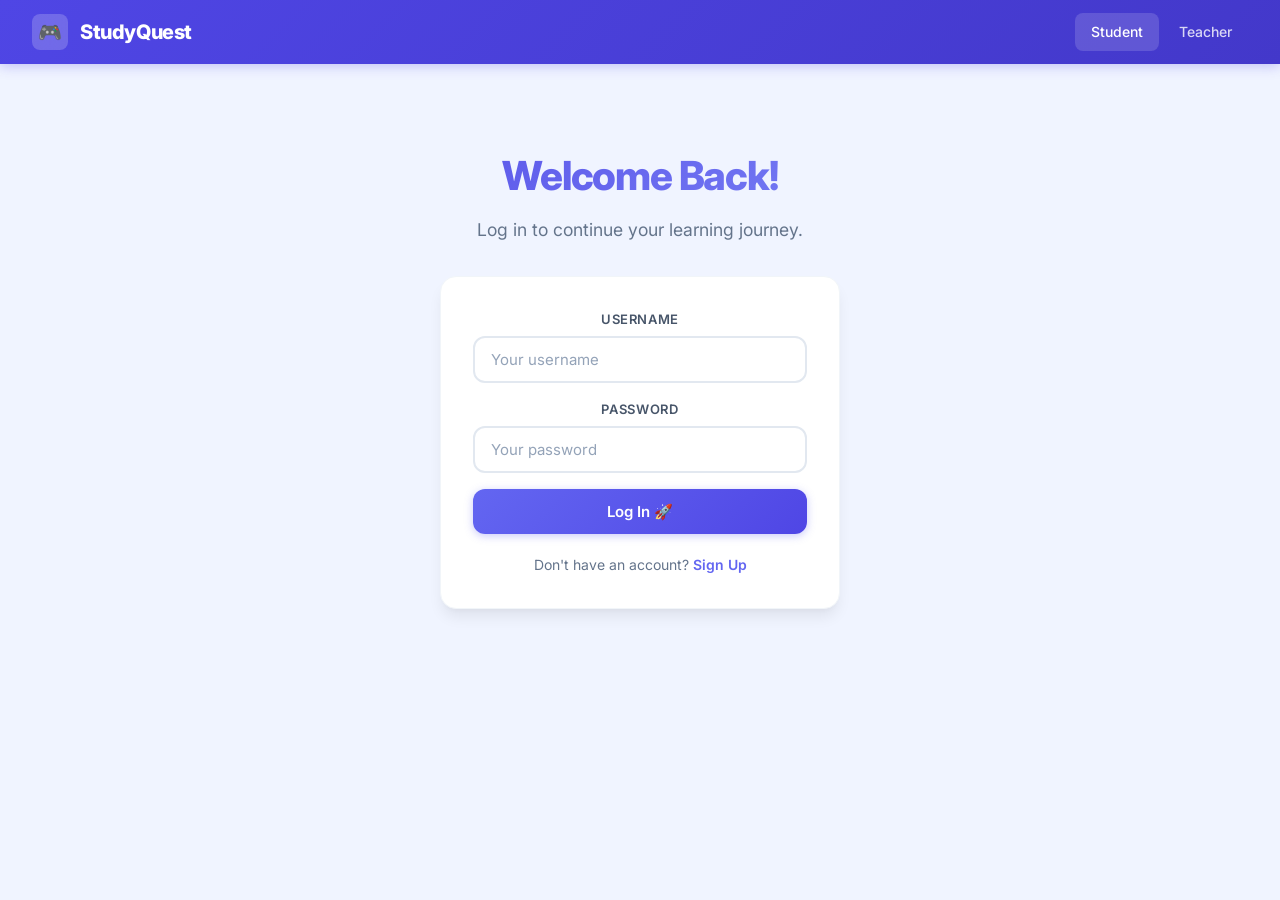
==== public/index.html @ b0b4f8f8 "update" ====
<!DOCTYPE html>
<html lang="en">

<head>
    <meta charset="UTF-8">
    <meta name="viewport" content="width=device-width, initial-scale=1.0">
    <meta name="description"
        content="StudyQuest — A gamified learning platform. Master topics through interactive quizzes and earn XP.">
    <title>StudyQuest — Learn. Play. Conquer.</title>
    <link rel="stylesheet" href="css/style.css">
    <script src="js/student.js" defer></script>
</head>

<body>

    <div class="app-wrapper">
        <!-- Navbar -->
        <nav class="navbar">
            <a href="index.html" class="navbar-brand">
                <span class="logo-icon">🎮</span>
                StudyQuest
            </a>
            <div class="navbar-nav">
                <a href="index.html" class="active">Student</a>
                <a href="teacher.html">Teacher</a>
            </div>
        </nav>

        <!-- Main -->
        <main class="main-content">

            <!-- Hero / Auth Section -->
            <section class="hero" id="heroSection">
                <!-- Login Form (default) -->
                <div id="loginForm">
                    <h1 class="hero-title">Welcome Back!</h1>
                    <p class="hero-subtitle">Log in to continue your learning journey.</p>
                    <div class="auth-form">
                        <div class="form-group">
                            <label for="loginUsername">Username</label>
                            <input type="text" id="loginUsername" placeholder="Your username" autocomplete="username">
                        </div>
                        <div class="form-group">
                            <label for="loginPassword">Password</label>
                            <input type="password" id="loginPassword" placeholder="Your password"
                                autocomplete="current-password">
                        </div>
                        <button class="btn btn-primary btn-block" onclick="loginStudent()">Log In 🚀</button>
                        <p class="auth-toggle">Don't have an account? <a href="#"
                                onclick="showRegisterForm(); return false;">Sign Up</a></p>
                    </div>
                </div>

                <!-- Register Form (hidden) -->
                <div id="registerForm" class="hidden">
                    <h1 class="hero-title">Create Account</h1>
                    <p class="hero-subtitle">Join StudyQuest and start learning today!</p>
                    <div class="auth-form">
                        <div class="form-group">
                            <label for="regUsername">Username</label>
                            <input type="text" id="regUsername" placeholder="Your name" autocomplete="name">
                        </div>
                        <div class="form-group">
                            <label for="regEmail">Email</label>
                            <input type="email" id="regEmail" placeholder="your@email.com" autocomplete="email">
                        </div>
                        <div class="form-group">
                            <label for="regPassword">Password</label>
                            <input type="password" id="regPassword" placeholder="Choose a password"
                                autocomplete="new-password">
                        </div>
                        <div class="form-group">
                            <label for="regGrade">Grade / Class</label>
                            <select id="regGrade">
                                <option value="5">Class 5</option>
                                <option value="6">Class 6</option>
                                <option value="7">Class 7</option>
                                <option value="8" selected>Class 8</option>
                                <option value="9">Class 9</option>
                                <option value="10">Class 10</option>
                            </select>
                        </div>
                        <button class="btn btn-primary btn-block" onclick="registerStudent()">Create Account ✨</button>
                        <p class="auth-toggle">Already have an account? <a href="#"
                                onclick="showLoginForm(); return false;">Log In</a></p>
                    </div>
                </div>
            </section>

            <!-- Subject Selection -->
            <section id="classSubjectSection" class="hidden">
                <div class="section-header">
                    <div class="icon">📋</div>
                    <h2 id="filterSectionTitle">Select Your Subject</h2>
                </div>
                <p class="section-subtitle" id="filterSectionSubtitle">Choose your subject to see the available topics.
                </p>

                <div class="filter-row">
                    <div class="filter-group" id="classFilterGroup" style="display:none;">
                        <label for="classSelect">Class</label>
                        <select id="classSelect" onchange="loadLevels()">
                            <option value="5">Class 5</option>
                            <option value="6">Class 6</option>
                            <option value="7">Class 7</option>
                            <option value="8">Class 8</option>
                            <option value="9">Class 9</option>
                            <option value="10">Class 10</option>
                        </select>
                    </div>
                    <div class="filter-group">
                        <label for="subjectSelect">Subject</label>
                        <select id="subjectSelect" onchange="loadLevels()">
                            <option value="Science">Science</option>
                            <option value="Math">Math</option>
                            <option value="English">English</option>
                            <option value="Social">Social</option>
                            <option value="Computer">Computer</option>
                            <option value="Nepali">Nepali</option>
                            <option value="Health">Health</option>
                        </select>
                    </div>
                </div>
            </section>

            <!-- Progress Stats (populated by JS after name entry) -->
            <section id="progressStats" class="hidden"></section>

            <!-- Levels (populated by JS) -->
            <section id="levels"></section>

            <!-- Learning / Quiz Area -->
            <section id="learning"></section>

        </main>
    </div>

    <!-- Toast Container -->
    <div class="toast-container" id="toastContainer"></div>

</body>

</html>
---- public/css/style.css ----
/* ============================================
   StudyQuest — Professional Design System
   ============================================ */

@import url('https://fonts.googleapis.com/css2?family=Inter:wght@400;500;600;700;800&display=swap');

/* ----- Design Tokens ----- */
:root {
  /* Primary Palette */
  --primary-50: #eef2ff;
  --primary-100: #e0e7ff;
  --primary-200: #c7d2fe;
  --primary-300: #a5b4fc;
  --primary-400: #818cf8;
  --primary-500: #6366f1;
  --primary-600: #4f46e5;
  --primary-700: #4338ca;

  /* Accent */
  --accent-400: #34d399;
  --accent-500: #10b981;
  --accent-600: #059669;

  /* Warm Accents */
  --amber-400: #fbbf24;
  --amber-500: #f59e0b;
  --rose-400: #fb7185;
  --rose-500: #f43f5e;

  /* Neutrals */
  --gray-50: #f8fafc;
  --gray-100: #f1f5f9;
  --gray-200: #e2e8f0;
  --gray-300: #cbd5e1;
  --gray-400: #94a3b8;
  --gray-500: #64748b;
  --gray-600: #475569;
  --gray-700: #334155;
  --gray-800: #1e293b;
  --gray-900: #0f172a;

  /* Surfaces */
  --surface-bg: #f0f4ff;
  --surface-card: #ffffff;
  --surface-elevated: #ffffff;
  --surface-overlay: rgba(15, 23, 42, 0.6);

  /* Shadows */
  --shadow-sm: 0 1px 2px rgba(0, 0, 0, 0.05);
  --shadow-md: 0 4px 6px -1px rgba(0, 0, 0, 0.07), 0 2px 4px -2px rgba(0, 0, 0, 0.05);
  --shadow-lg: 0 10px 15px -3px rgba(0, 0, 0, 0.08), 0 4px 6px -4px rgba(0, 0, 0, 0.04);
  --shadow-xl: 0 20px 25px -5px rgba(0, 0, 0, 0.1), 0 8px 10px -6px rgba(0, 0, 0, 0.06);
  --shadow-glow: 0 0 20px rgba(99, 102, 241, 0.25);

  /* Radii */
  --radius-sm: 8px;
  --radius-md: 12px;
  --radius-lg: 16px;
  --radius-xl: 24px;
  --radius-full: 9999px;

  /* Transitions */
  --ease-out: cubic-bezier(0.16, 1, 0.3, 1);
  --duration-fast: 150ms;
  --duration-normal: 250ms;
  --duration-slow: 400ms;
}

/* ----- Reset & Base ----- */
*,
*::before,
*::after {
  margin: 0;
  padding: 0;
  box-sizing: border-box;
}

html {
  scroll-behavior: smooth;
}

body {
  font-family: 'Inter', -apple-system, BlinkMacSystemFont, 'Segoe UI', Roboto, sans-serif;
  background: var(--surface-bg);
  color: var(--gray-800);
  line-height: 1.6;
  min-height: 100vh;
  -webkit-font-smoothing: antialiased;
  -moz-osx-font-smoothing: grayscale;
}

/* ----- Layout: App Shell ----- */
.app-wrapper {
  min-height: 100vh;
  display: flex;
  flex-direction: column;
}

/* ----- Navbar ----- */
.navbar {
  background: linear-gradient(135deg, var(--primary-600), var(--primary-700));
  color: white;
  padding: 0 2rem;
  height: 64px;
  display: flex;
  align-items: center;
  justify-content: space-between;
  position: sticky;
  top: 0;
  z-index: 100;
  box-shadow: 0 2px 12px rgba(79, 70, 229, 0.3);
}

.navbar-brand {
  display: flex;
  align-items: center;
  gap: 0.75rem;
  font-weight: 800;
  font-size: 1.25rem;
  letter-spacing: -0.02em;
  text-decoration: none;
  color: white;
}

.navbar-brand .logo-icon {
  width: 36px;
  height: 36px;
  background: rgba(255, 255, 255, 0.2);
  border-radius: var(--radius-sm);
  display: flex;
  align-items: center;
  justify-content: center;
  font-size: 1.2rem;
  backdrop-filter: blur(10px);
}

.navbar-nav {
  display: flex;
  gap: 0.25rem;
}

.navbar-nav a {
  color: rgba(255, 255, 255, 0.8);
  text-decoration: none;
  padding: 0.5rem 1rem;
  border-radius: var(--radius-sm);
  font-size: 0.875rem;
  font-weight: 500;
  transition: all var(--duration-fast) var(--ease-out);
}

.navbar-nav a:hover,
.navbar-nav a.active {
  color: white;
  background: rgba(255, 255, 255, 0.15);
}

/* ----- Main Content ----- */
.main-content {
  flex: 1;
  padding: 2rem;
  max-width: 1000px;
  width: 100%;
  margin: 0 auto;
}

/* ----- Hero Section (Student Landing) ----- */
.hero {
  text-align: center;
  padding: 3rem 2rem;
  margin-bottom: 2rem;
}

.hero-title {
  font-size: 2.5rem;
  font-weight: 800;
  letter-spacing: -0.03em;
  background: linear-gradient(135deg, var(--primary-600), var(--primary-400));
  -webkit-background-clip: text;
  -webkit-text-fill-color: transparent;
  background-clip: text;
  margin-bottom: 0.5rem;
}

.hero-subtitle {
  font-size: 1.1rem;
  color: var(--gray-500);
  font-weight: 400;
  margin-bottom: 2rem;
}

/* ----- Auth Form (Login / Register) ----- */
.auth-form {
  max-width: 400px;
  margin: 0 auto;
  background: var(--surface-card);
  padding: 2rem;
  border-radius: var(--radius-lg);
  box-shadow: var(--shadow-lg);
  border: 1px solid var(--gray-100);
}

.auth-form .form-group {
  margin-bottom: 1rem;
}

.auth-toggle {
  text-align: center;
  margin-top: 1.25rem;
  font-size: 0.875rem;
  color: var(--gray-500);
}

.auth-toggle a {
  color: var(--primary-500);
  font-weight: 600;
  text-decoration: none;
}

.auth-toggle a:hover {
  text-decoration: underline;
}

/* ----- Students Table (Teacher) ----- */
.students-table {
  width: 100%;
  border-collapse: collapse;
  font-size: 0.9375rem;
}

.students-table th {
  text-align: left;
  padding: 0.75rem 1rem;
  font-size: 0.75rem;
  font-weight: 700;
  text-transform: uppercase;
  letter-spacing: 0.05em;
  color: var(--gray-400);
  border-bottom: 2px solid var(--gray-200);
}

.students-table td {
  padding: 0.875rem 1rem;
  border-bottom: 1px solid var(--gray-100);
  color: var(--gray-700);
}

.students-table tr:hover td {
  background: var(--gray-50);
}

.students-table .student-name {
  font-weight: 600;
  color: var(--gray-800);
}

.students-table .student-grade {
  display: inline-flex;
  align-items: center;
  padding: 0.2rem 0.625rem;
  font-size: 0.75rem;
  font-weight: 700;
  background: var(--primary-100);
  color: var(--primary-700);
  border-radius: var(--radius-full);
}

.students-table .student-xp {
  font-weight: 700;
  color: var(--amber-500);
}

/* ----- AI Analysis Card (Teacher) ----- */
.ai-analysis-card {
  background: var(--surface-card);
  border-radius: var(--radius-lg);
  border: 2px solid var(--primary-200);
  box-shadow: var(--shadow-lg);
  overflow: hidden;
}

.ai-analysis-card .card-header {
  background: linear-gradient(135deg, rgba(99, 102, 241, 0.06), rgba(139, 92, 246, 0.04));
  border-bottom: 1px solid var(--gray-100);
}

/* ----- Form Elements ----- */
input[type="text"],
input[type="number"],
input[type="email"],
input[type="password"],
textarea,
select {
  width: 100%;
  padding: 0.75rem 1rem;
  font-family: inherit;
  font-size: 0.9375rem;
  color: var(--gray-800);
  background: var(--surface-card);
  border: 2px solid var(--gray-200);
  border-radius: var(--radius-md);
  outline: none;
  transition: border-color var(--duration-fast) var(--ease-out),
    box-shadow var(--duration-fast) var(--ease-out);
}

input:focus,
textarea:focus,
select:focus {
  border-color: var(--primary-400);
  box-shadow: 0 0 0 3px rgba(99, 102, 241, 0.15);
}

::placeholder {
  color: var(--gray-400);
}

label {
  display: block;
  font-size: 0.8125rem;
  font-weight: 600;
  color: var(--gray-600);
  margin-bottom: 0.375rem;
  text-transform: uppercase;
  letter-spacing: 0.05em;
}

.form-group {
  margin-bottom: 1.25rem;
}

textarea {
  resize: vertical;
  min-height: 100px;
}

/* ----- Buttons ----- */
.btn {
  display: inline-flex;
  align-items: center;
  justify-content: center;
  gap: 0.5rem;
  padding: 0.75rem 1.5rem;
  font-family: inherit;
  font-size: 0.9375rem;
  font-weight: 600;
  border: none;
  border-radius: var(--radius-md);
  cursor: pointer;
  transition: all var(--duration-normal) var(--ease-out);
  text-decoration: none;
  line-height: 1.4;
}

.btn:active {
  transform: scale(0.97);
}

/* Primary */
.btn-primary {
  background: linear-gradient(135deg, var(--primary-500), var(--primary-600));
  color: white;
  box-shadow: 0 2px 8px rgba(99, 102, 241, 0.35);
}

.btn-primary:hover {
  background: linear-gradient(135deg, var(--primary-600), var(--primary-700));
  box-shadow: 0 4px 16px rgba(99, 102, 241, 0.45);
  transform: translateY(-1px);
}

/* Success */
.btn-success {
  background: linear-gradient(135deg, var(--accent-500), var(--accent-600));
  color: white;
  box-shadow: 0 2px 8px rgba(16, 185, 129, 0.35);
}

.btn-success:hover {
  background: linear-gradient(135deg, var(--accent-400), var(--accent-500));
  box-shadow: 0 4px 16px rgba(16, 185, 129, 0.45);
  transform: translateY(-1px);
}

/* Ghost / Secondary */
.btn-ghost {
  background: transparent;
  color: var(--gray-600);
  border: 2px solid var(--gray-200);
}

.btn-ghost:hover {
  background: var(--gray-100);
  border-color: var(--gray-300);
}

/* Full Width */
.btn-block {
  width: 100%;
}

/* Small */
.btn-sm {
  padding: 0.5rem 1rem;
  font-size: 0.8125rem;
}

/* Icon */
.btn-icon {
  width: 40px;
  height: 40px;
  padding: 0;
  border-radius: var(--radius-sm);
}

/* ----- Cards ----- */
.card {
  background: var(--surface-card);
  border-radius: var(--radius-lg);
  box-shadow: var(--shadow-md);
  overflow: hidden;
  transition: all var(--duration-normal) var(--ease-out);
  border: 1px solid var(--gray-100);
}

.card:hover {
  box-shadow: var(--shadow-lg);
  transform: translateY(-2px);
}

.card-header {
  padding: 1.25rem 1.5rem;
  border-bottom: 1px solid var(--gray-100);
  display: flex;
  align-items: center;
  gap: 0.75rem;
}

.card-header h3 {
  font-size: 1.05rem;
  font-weight: 700;
  color: var(--gray-800);
}

.card-body {
  padding: 1.5rem;
}

.card-footer {
  padding: 1rem 1.5rem;
  border-top: 1px solid var(--gray-100);
  background: var(--gray-50);
}

/* ----- Level Cards (Student) ----- */
.levels-grid {
  display: grid;
  grid-template-columns: repeat(auto-fill, minmax(280px, 1fr));
  gap: 1.25rem;
  margin-top: 1.5rem;
}

.level-card {
  background: var(--surface-card);
  border-radius: var(--radius-lg);
  padding: 1.5rem;
  border: 2px solid var(--gray-100);
  cursor: pointer;
  transition: all var(--duration-normal) var(--ease-out);
  position: relative;
  overflow: hidden;
}

.level-card::before {
  content: '';
  position: absolute;
  top: 0;
  left: 0;
  width: 4px;
  height: 100%;
  background: linear-gradient(180deg, var(--primary-400), var(--primary-600));
  transform: scaleY(0);
  transition: transform var(--duration-normal) var(--ease-out);
}

.level-card:hover {
  border-color: var(--primary-200);
  box-shadow: var(--shadow-lg), 0 0 0 1px var(--primary-100);
  transform: translateY(-3px);
}

.level-card:hover::before {
  transform: scaleY(1);
}

.level-card .level-number {
  display: inline-flex;
  align-items: center;
  justify-content: center;
  width: 36px;
  height: 36px;
  background: linear-gradient(135deg, var(--primary-100), var(--primary-200));
  color: var(--primary-700);
  font-weight: 800;
  font-size: 0.875rem;
  border-radius: var(--radius-sm);
  margin-bottom: 0.75rem;
}

.level-card .level-topic {
  font-size: 1.05rem;
  font-weight: 700;
  color: var(--gray-800);
  margin-bottom: 0.375rem;
}

.level-card .level-subject {
  font-size: 0.8125rem;
  color: var(--gray-400);
  font-weight: 500;
  text-transform: uppercase;
  letter-spacing: 0.04em;
}

/* ----- Section Headers ----- */
.section-header {
  display: flex;
  align-items: center;
  gap: 0.75rem;
  margin-bottom: 0.5rem;
}

.section-header h2 {
  font-size: 1.35rem;
  font-weight: 700;
  color: var(--gray-800);
}

.section-header .icon {
  width: 40px;
  height: 40px;
  display: flex;
  align-items: center;
  justify-content: center;
  background: var(--primary-100);
  border-radius: var(--radius-sm);
  font-size: 1.2rem;
}

.section-subtitle {
  color: var(--gray-500);
  font-size: 0.9375rem;
  margin-bottom: 1.5rem;
}

/* ----- Quiz UI ----- */
.quiz-container {
  max-width: 640px;
  margin: 0 auto;
}

.quiz-progress {
  display: flex;
  align-items: center;
  gap: 1rem;
  margin-bottom: 1.5rem;
}

.quiz-progress-bar {
  flex: 1;
  height: 8px;
  background: var(--gray-200);
  border-radius: var(--radius-full);
  overflow: hidden;
}

.quiz-progress-fill {
  height: 100%;
  background: linear-gradient(90deg, var(--primary-400), var(--accent-400));
  border-radius: var(--radius-full);
  transition: width var(--duration-slow) var(--ease-out);
}

.quiz-progress-text {
  font-size: 0.8125rem;
  font-weight: 600;
  color: var(--gray-500);
  white-space: nowrap;
}

.quiz-question-card {
  background: var(--surface-card);
  border-radius: var(--radius-lg);
  padding: 2rem;
  box-shadow: var(--shadow-lg);
  border: 1px solid var(--gray-100);
  animation: fadeInUp 0.4s var(--ease-out);
}

.quiz-question-number {
  font-size: 0.75rem;
  font-weight: 700;
  text-transform: uppercase;
  letter-spacing: 0.08em;
  color: var(--primary-500);
  margin-bottom: 0.75rem;
}

.quiz-question-text {
  font-size: 1.15rem;
  font-weight: 600;
  color: var(--gray-800);
  margin-bottom: 1.5rem;
  line-height: 1.5;
}

.quiz-options {
  display: flex;
  flex-direction: column;
  gap: 0.75rem;
}

.quiz-option {
  display: flex;
  align-items: center;
  gap: 1rem;
  padding: 1rem 1.25rem;
  background: var(--gray-50);
  border: 2px solid var(--gray-200);
  border-radius: var(--radius-md);
  cursor: pointer;
  font-size: 0.9375rem;
  font-weight: 500;
  color: var(--gray-700);
  transition: all var(--duration-fast) var(--ease-out);
  font-family: inherit;
  width: 100%;
  text-align: left;
}

.quiz-option .option-letter {
  width: 32px;
  height: 32px;
  display: flex;
  align-items: center;
  justify-content: center;
  background: white;
  border: 2px solid var(--gray-200);
  border-radius: var(--radius-sm);
  font-weight: 700;
  font-size: 0.8125rem;
  color: var(--gray-500);
  flex-shrink: 0;
  transition: all var(--duration-fast) var(--ease-out);
}

.quiz-option:hover {
  border-color: var(--primary-300);
  background: var(--primary-50);
}

.quiz-option:hover .option-letter {
  border-color: var(--primary-300);
  color: var(--primary-600);
  background: var(--primary-100);
}

.quiz-option.correct {
  border-color: var(--accent-500);
  background: rgba(16, 185, 129, 0.08);
  color: var(--accent-600);
}

.quiz-option.correct .option-letter {
  border-color: var(--accent-500);
  background: var(--accent-500);
  color: white;
}

.quiz-option.wrong {
  border-color: var(--rose-400);
  background: rgba(244, 63, 94, 0.08);
  color: var(--rose-500);
}

.quiz-option.wrong .option-letter {
  border-color: var(--rose-500);
  background: var(--rose-500);
  color: white;
}

/* Eliminated option (wrong on first attempt, greyed out) */
.quiz-option.eliminated {
  opacity: 0.45;
  text-decoration: line-through;
  pointer-events: none;
  transform: scale(0.97);
}

/* Hint box shown after first wrong attempt */
.quiz-hint-box {
  margin-top: 1.25rem;
  padding: 1rem 1.25rem;
  background: linear-gradient(135deg, rgba(245, 158, 11, 0.08), rgba(245, 158, 11, 0.04));
  border: 2px solid rgba(245, 158, 11, 0.25);
  border-radius: var(--radius-md);
  animation: fadeInUp 0.4s var(--ease-out);
}

.quiz-hint-header {
  display: flex;
  align-items: center;
  gap: 0.5rem;
  margin-bottom: 0.5rem;
  font-size: 0.9375rem;
  color: var(--amber-600, #d97706);
}

.quiz-hint-box p {
  margin: 0;
  font-size: 0.875rem;
  color: var(--gray-600);
  line-height: 1.6;
}

/* ----- Score / XP Badge ----- */
.xp-badge {
  display: inline-flex;
  align-items: center;
  gap: 0.375rem;
  padding: 0.375rem 0.875rem;
  background: linear-gradient(135deg, var(--amber-400), var(--amber-500));
  color: white;
  font-weight: 700;
  font-size: 0.8125rem;
  border-radius: var(--radius-full);
  box-shadow: 0 2px 8px rgba(245, 158, 11, 0.3);
}

/* ----- Lesson Content View ----- */
.lesson-view {
  animation: fadeInUp 0.4s var(--ease-out);
}

.lesson-content {
  background: var(--surface-card);
  border-radius: var(--radius-lg);
  padding: 2rem;
  box-shadow: var(--shadow-md);
  border: 1px solid var(--gray-100);
  margin-bottom: 1.5rem;
  line-height: 1.8;
  font-size: 1rem;
  color: var(--gray-700);
}

.lesson-content h3 {
  font-size: 1.25rem;
  color: var(--gray-800);
  margin-bottom: 1rem;
}

/* ----- Lesson Body (formatted content) ----- */
.lesson-body {
  font-size: 1rem;
  line-height: 1.9;
  color: var(--gray-600);
}

.lesson-body p {
  margin-bottom: 0.875rem;
}

.lesson-body p:last-child {
  margin-bottom: 0;
}

.lesson-body strong {
  color: var(--gray-800);
  font-weight: 700;
}

.lesson-heading {
  color: var(--gray-800);
  font-weight: 700;
  margin-top: 1.25rem;
  margin-bottom: 0.5rem;
  padding-left: 0.75rem;
  border-left: 3px solid var(--primary-400);
}

h3.lesson-heading {
  font-size: 1.125rem;
}

h4.lesson-heading {
  font-size: 1rem;
}

h5.lesson-heading {
  font-size: 0.9375rem;
}

.lesson-list {
  margin: 0.625rem 0 1rem 1.25rem;
  padding: 0;
}

.lesson-list li {
  margin-bottom: 0.375rem;
  padding-left: 0.25rem;
  color: var(--gray-600);
}

ul.lesson-list li::marker {
  color: var(--primary-400);
}

ol.lesson-list li::marker {
  color: var(--primary-500);
  font-weight: 700;
}

/* ----- Completion Screen ----- */
.completion-screen {
  text-align: center;
  padding: 3rem 2rem;
  animation: fadeInUp 0.5s var(--ease-out);
}

.completion-icon {
  font-size: 4rem;
  margin-bottom: 1rem;
  animation: bounceIn 0.6s var(--ease-out);
}

.completion-title {
  font-size: 1.75rem;
  font-weight: 800;
  color: var(--gray-800);
  margin-bottom: 0.5rem;
}

.completion-xp {
  font-size: 1.1rem;
  color: var(--gray-500);
  margin-bottom: 0.5rem;
}

.completion-xp strong {
  color: var(--amber-500);
  font-weight: 700;
}

.completion-message {
  color: var(--gray-500);
  margin-bottom: 2rem;
}

/* ----- Teacher Dashboard Layout ----- */
.dashboard-grid {
  display: grid;
  grid-template-columns: 1fr 1fr;
  gap: 1.5rem;
}

/* ----- Stat Cards (Teacher) ----- */
.stat-row {
  display: grid;
  grid-template-columns: repeat(3, 1fr);
  gap: 1rem;
  margin-bottom: 2rem;
}

.stat-card {
  background: var(--surface-card);
  border-radius: var(--radius-md);
  padding: 1.25rem;
  border: 1px solid var(--gray-100);
  text-align: center;
  box-shadow: var(--shadow-sm);
}

.stat-card .stat-value {
  font-size: 1.75rem;
  font-weight: 800;
  color: var(--primary-600);
  line-height: 1;
}

.stat-card .stat-label {
  font-size: 0.75rem;
  text-transform: uppercase;
  letter-spacing: 0.05em;
  color: var(--gray-400);
  margin-top: 0.375rem;
  font-weight: 600;
}

/* ----- MCQ Output Card ----- */
.mcq-output {
  background: var(--gray-50);
  border: 1px solid var(--gray-200);
  border-radius: var(--radius-md);
  padding: 1.5rem;
  margin-top: 1rem;
  min-height: 80px;
}

.mcq-output .mcq-label {
  font-size: 0.75rem;
  font-weight: 700;
  text-transform: uppercase;
  letter-spacing: 0.05em;
  color: var(--gray-400);
  margin-bottom: 0.75rem;
}

.mcq-output .mcq-question {
  font-weight: 600;
  color: var(--gray-800);
  margin-bottom: 1rem;
  font-size: 1rem;
}

.mcq-output .mcq-options {
  display: flex;
  flex-direction: column;
  gap: 0.5rem;
}

.mcq-output .mcq-option-item {
  padding: 0.625rem 1rem;
  background: white;
  border-radius: var(--radius-sm);
  font-size: 0.875rem;
  color: var(--gray-700);
  border: 1px solid var(--gray-200);
}

.mcq-output .mcq-option-item.correct-answer {
  border-color: var(--accent-500);
  background: rgba(16, 185, 129, 0.08);
  color: var(--accent-600);
  font-weight: 600;
}

/* ----- Toast Notifications ----- */
.toast-container {
  position: fixed;
  bottom: 1.5rem;
  right: 1.5rem;
  z-index: 9999;
  display: flex;
  flex-direction: column;
  gap: 0.75rem;
}

.toast {
  display: flex;
  align-items: center;
  gap: 0.75rem;
  padding: 0.875rem 1.25rem;
  background: var(--gray-800);
  color: white;
  border-radius: var(--radius-md);
  box-shadow: var(--shadow-xl);
  font-size: 0.875rem;
  font-weight: 500;
  animation: slideInRight 0.4s var(--ease-out);
  max-width: 360px;
}

.toast.toast-success {
  background: var(--accent-600);
}

.toast.toast-error {
  background: var(--rose-500);
}

.toast-exit {
  animation: slideOutRight 0.3s var(--ease-out) forwards;
}

/* ----- Loading Spinner ----- */
.spinner {
  display: inline-block;
  width: 20px;
  height: 20px;
  border: 3px solid rgba(255, 255, 255, 0.3);
  border-top-color: white;
  border-radius: 50%;
  animation: spin 0.6s linear infinite;
}

.spinner-dark {
  border-color: var(--gray-200);
  border-top-color: var(--primary-500);
}

.loading-state {
  display: flex;
  flex-direction: column;
  align-items: center;
  justify-content: center;
  padding: 3rem;
  color: var(--gray-400);
  gap: 1rem;
}

.loading-state .spinner {
  width: 32px;
  height: 32px;
}

/* ----- Skeleton Loading ----- */
.skeleton {
  background: linear-gradient(90deg, var(--gray-200) 25%, var(--gray-100) 50%, var(--gray-200) 75%);
  background-size: 200% 100%;
  animation: shimmer 1.5s infinite;
  border-radius: var(--radius-sm);
}

.skeleton-card {
  height: 120px;
  border-radius: var(--radius-lg);
}

/* ----- Empty State ----- */
.empty-state {
  text-align: center;
  padding: 3rem 2rem;
  color: var(--gray-400);
}

.empty-state .empty-icon {
  font-size: 3rem;
  margin-bottom: 1rem;
}

.empty-state h3 {
  font-size: 1.1rem;
  color: var(--gray-600);
  margin-bottom: 0.5rem;
}

.empty-state p {
  font-size: 0.9375rem;
}

/* ----- Badge / Chips ----- */
.badge {
  display: inline-flex;
  align-items: center;
  padding: 0.25rem 0.625rem;
  font-size: 0.6875rem;
  font-weight: 700;
  text-transform: uppercase;
  letter-spacing: 0.05em;
  border-radius: var(--radius-full);
}

.badge-primary {
  background: var(--primary-100);
  color: var(--primary-700);
}

.badge-success {
  background: rgba(16, 185, 129, 0.12);
  color: var(--accent-600);
}

/* ----- Utilities ----- */
.text-center {
  text-align: center;
}

.mt-1 {
  margin-top: 0.5rem;
}

.mt-2 {
  margin-top: 1rem;
}

.mt-3 {
  margin-top: 1.5rem;
}

.mt-4 {
  margin-top: 2rem;
}

.mb-1 {
  margin-bottom: 0.5rem;
}

.mb-2 {
  margin-bottom: 1rem;
}

.mb-3 {
  margin-bottom: 1.5rem;
}

.gap-1 {
  gap: 0.75rem;
}

.flex {
  display: flex;
}

.flex-center {
  display: flex;
  align-items: center;
  justify-content: center;
}

.flex-between {
  display: flex;
  align-items: center;
  justify-content: space-between;
}

.hidden {
  display: none !important;
}

.w-full {
  width: 100%;
}

/* ----- Animations ----- */
@keyframes fadeInUp {
  from {
    opacity: 0;
    transform: translateY(16px);
  }

  to {
    opacity: 1;
    transform: translateY(0);
  }
}

@keyframes fadeIn {
  from {
    opacity: 0;
  }

  to {
    opacity: 1;
  }
}

@keyframes bounceIn {
  0% {
    transform: scale(0.5);
    opacity: 0;
  }

  60% {
    transform: scale(1.15);
  }

  100% {
    transform: scale(1);
    opacity: 1;
  }
}

@keyframes slideInRight {
  from {
    opacity: 0;
    transform: translateX(100%);
  }

  to {
    opacity: 1;
    transform: translateX(0);
  }
}

@keyframes slideOutRight {
  from {
    opacity: 1;
    transform: translateX(0);
  }

  to {
    opacity: 0;
    transform: translateX(100%);
  }
}

@keyframes spin {
  to {
    transform: rotate(360deg);
  }
}

@keyframes shimmer {
  0% {
    background-position: -200% 0;
  }

  100% {
    background-position: 200% 0;
  }
}

@keyframes pulse {

  0%,
  100% {
    opacity: 1;
  }

  50% {
    opacity: 0.6;
  }
}

/* Stagger children animation */
.stagger-children>* {
  animation: fadeInUp 0.4s var(--ease-out) both;
}

.stagger-children>*:nth-child(1) {
  animation-delay: 0ms;
}

.stagger-children>*:nth-child(2) {
  animation-delay: 60ms;
}

.stagger-children>*:nth-child(3) {
  animation-delay: 120ms;
}

.stagger-children>*:nth-child(4) {
  animation-delay: 180ms;
}

.stagger-children>*:nth-child(5) {
  animation-delay: 240ms;
}

.stagger-children>*:nth-child(6) {
  animation-delay: 300ms;
}

.stagger-children>*:nth-child(7) {
  animation-delay: 360ms;
}

.stagger-children>*:nth-child(8) {
  animation-delay: 420ms;
}

/* ----- Responsive ----- */
@media (max-width: 768px) {
  .main-content {
    padding: 1.25rem;
  }

  .hero-title {
    font-size: 1.75rem;
  }

  .name-input-group {
    flex-direction: column;
  }

  .levels-grid {
    grid-template-columns: 1fr;
  }

  .dashboard-grid {
    grid-template-columns: 1fr;
  }

  .stat-row {
    grid-template-columns: 1fr;
  }

  .navbar {
    padding: 0 1rem;
  }

  .navbar-nav {
    gap: 0;
  }

  .navbar-nav a {
    padding: 0.5rem 0.625rem;
    font-size: 0.8125rem;
  }
}

/* ----- Filter Row (Student Class/Subject) ----- */
.filter-row {
  display: flex;
  gap: 1rem;
  margin-top: 1rem;
  margin-bottom: 0.5rem;
}

.filter-group {
  flex: 1;
  background: var(--surface-card);
  padding: 1.25rem;
  border-radius: var(--radius-md);
  box-shadow: var(--shadow-sm);
  border: 1px solid var(--gray-100);
}

.filter-group select {
  margin-top: 0.25rem;
}

@media (max-width: 480px) {
  .hero {
    padding: 2rem 1rem;
  }

  .quiz-question-card {
    padding: 1.5rem;
  }

  .hero-title {
    font-size: 1.5rem;
  }

  .filter-row {
    flex-direction: column;
  }

  .progress-stats-grid {
    grid-template-columns: 1fr;
  }
}

/* ----- Progress Stats Grid ----- */
.progress-stats-grid {
  display: grid;
  grid-template-columns: repeat(3, 1fr);
  gap: 1rem;
  margin-bottom: 1.5rem;
}

.progress-stats-grid .stat-card {
  background: var(--surface-card);
  border-radius: var(--radius-md);
  padding: 1.25rem;
  border: 1px solid var(--gray-100);
  text-align: center;
  box-shadow: var(--shadow-sm);
  transition: all var(--duration-normal) var(--ease-out);
}

.progress-stats-grid .stat-card:hover {
  box-shadow: var(--shadow-md);
  transform: translateY(-2px);
}

.progress-stats-grid .stat-value {
  font-size: 1.75rem;
  font-weight: 800;
  color: var(--primary-600);
  line-height: 1;
}

.progress-stats-grid .stat-label {
  font-size: 0.75rem;
  text-transform: uppercase;
  letter-spacing: 0.05em;
  color: var(--gray-400);
  margin-top: 0.375rem;
  font-weight: 600;
}

/* ----- AI Explanation Box ----- */
.quiz-explanation {
  margin-top: 1.25rem;
  padding: 1rem 1.25rem;
  background: linear-gradient(135deg, rgba(99, 102, 241, 0.06), rgba(16, 185, 129, 0.06));
  border: 1px solid var(--primary-200);
  border-radius: var(--radius-md);
  animation: fadeInUp 0.4s var(--ease-out);
}

.quiz-explanation-header {
  display: flex;
  align-items: center;
  gap: 0.5rem;
  margin-bottom: 0.5rem;
  font-size: 0.8125rem;
  color: var(--primary-600);
}

.quiz-explanation p {
  font-size: 0.9375rem;
  color: var(--gray-700);
  line-height: 1.6;
}

/* ----- Completed Level Badge ----- */
.level-card.completed {
  border-color: var(--accent-400);
  background: linear-gradient(135deg, rgba(16, 185, 129, 0.04), rgba(52, 211, 153, 0.04));
}

.level-card.completed::before {
  background: linear-gradient(180deg, var(--accent-400), var(--accent-600));
  transform: scaleY(1);
}

.level-completed-badge {
  margin-top: 0.75rem;
  font-size: 0.75rem;
  font-weight: 700;
  color: var(--accent-600);
  text-transform: uppercase;
  letter-spacing: 0.04em;
}

/* ----- Completion Screen Badge & Score Bar ----- */
.completion-badge {
  margin-top: 0.75rem;
  margin-bottom: 0.25rem;
}

.completion-score-bar {
  width: 200px;
  height: 8px;
  background: var(--gray-200);
  border-radius: var(--radius-full);
  overflow: hidden;
  margin: 0 auto;
}

.completion-score-fill {
  height: 100%;
  background: linear-gradient(90deg, var(--accent-400), var(--primary-400));
  border-radius: var(--radius-full);
  transition: width 0.8s var(--ease-out);
}

.completion-percentage {
  font-size: 0.8125rem;
  color: var(--gray-400);
  font-weight: 600;
  margin-top: 0.375rem;
  margin-bottom: 0.5rem;
}

/* ----- Teacher: Manage Levels List ----- */
.manage-summary {
  margin-bottom: 1.25rem;
}

.manage-levels-list {
  display: flex;
  flex-direction: column;
  gap: 0.75rem;
}

.manage-level-item {
  display: flex;
  align-items: center;
  justify-content: space-between;
  padding: 1rem 1.25rem;
  background: var(--gray-50);
  border: 1px solid var(--gray-200);
  border-radius: var(--radius-md);
  transition: all var(--duration-fast) var(--ease-out);
  gap: 1rem;
}

.manage-level-item:hover {
  border-color: var(--primary-200);
  background: var(--primary-50);
}

.manage-level-info {
  flex: 1;
  min-width: 0;
}

.manage-level-header {
  display: flex;
  align-items: center;
  gap: 0.75rem;
  margin-bottom: 0.25rem;
}

.manage-level-number {
  font-size: 0.6875rem;
  font-weight: 700;
  text-transform: uppercase;
  letter-spacing: 0.05em;
  color: var(--primary-500);
  background: var(--primary-100);
  padding: 0.125rem 0.5rem;
  border-radius: var(--radius-sm);
  white-space: nowrap;
}

.manage-level-topic {
  font-size: 0.9375rem;
  font-weight: 600;
  color: var(--gray-800);
}

.manage-level-preview {
  font-size: 0.8125rem;
  color: var(--gray-400);
  overflow: hidden;
  text-overflow: ellipsis;
  white-space: nowrap;
  max-width: 400px;
}

.manage-level-actions {
  display: flex;
  gap: 0.5rem;
  flex-shrink: 0;
}

/* ----- Danger Button ----- */
.btn-danger {
  background: linear-gradient(135deg, var(--rose-400), var(--rose-500));
  color: white;
  box-shadow: 0 2px 8px rgba(244, 63, 94, 0.3);
}

.btn-danger:hover {
  background: linear-gradient(135deg, var(--rose-500), #e11d48);
  box-shadow: 0 4px 16px rgba(244, 63, 94, 0.4);
  transform: translateY(-1px);
}

/* ----- Modal ----- */
.modal-overlay {
  position: fixed;
  inset: 0;
  background: var(--surface-overlay);
  z-index: 200;
  display: flex;
  align-items: center;
  justify-content: center;
  padding: 1rem;
  animation: fadeIn 0.2s var(--ease-out);
  backdrop-filter: blur(4px);
}

.modal-card {
  background: var(--surface-card);
  border-radius: var(--radius-lg);
  box-shadow: var(--shadow-xl);
  width: 100%;
  max-width: 500px;
  animation: fadeInUp 0.3s var(--ease-out);
  overflow: hidden;
}

/* ----- Responsive: Management ----- */
@media (max-width: 600px) {
  .manage-level-item {
    flex-direction: column;
    align-items: flex-start;
  }

  .manage-level-actions {
    width: 100%;
  }

  .manage-level-actions .btn {
    flex: 1;
  }

  .manage-level-preview {
    max-width: 100%;
  }
}
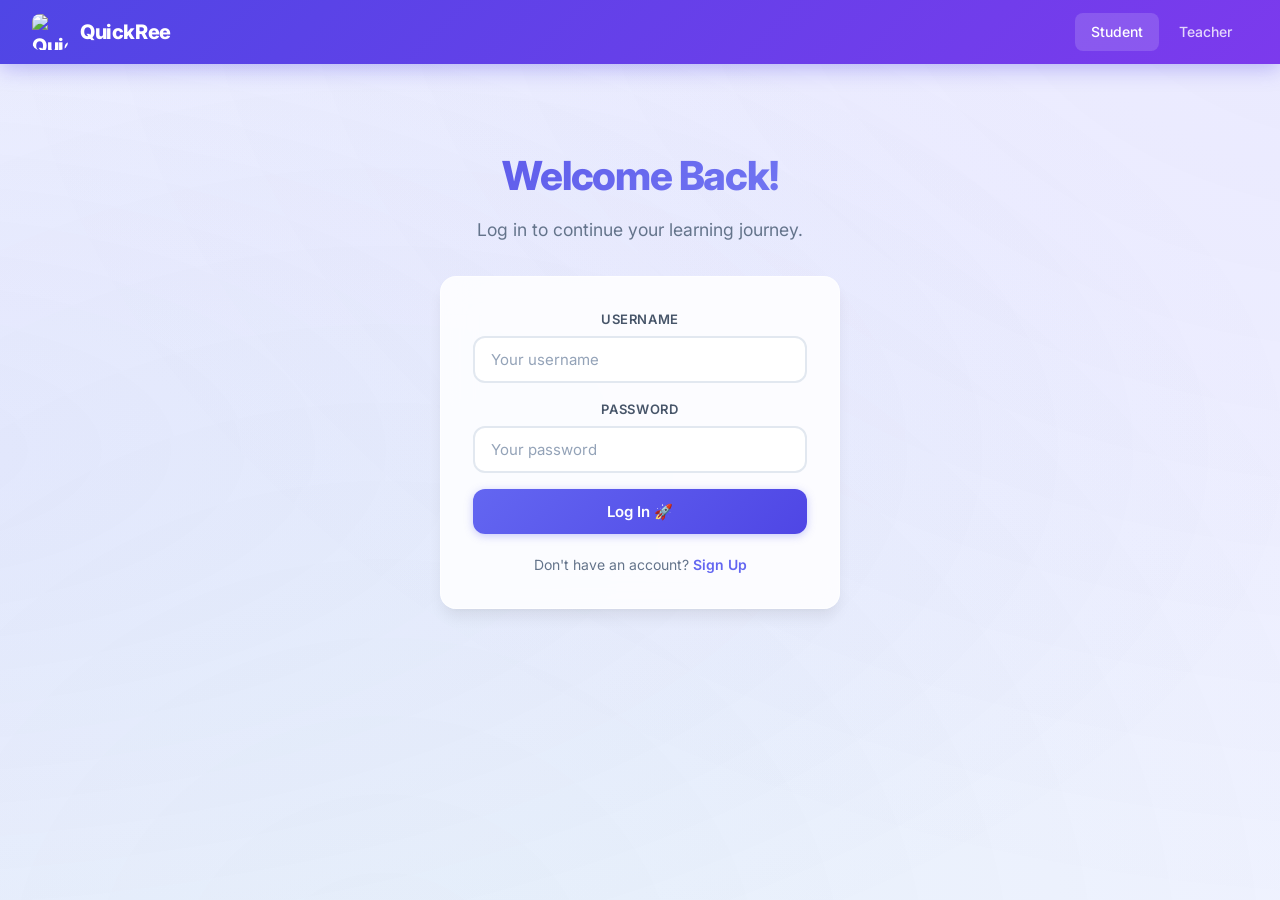
==== commit 8709a238: "first commit" ====
--- a/public/index.html
+++ b/public/index.html
@@ -5,8 +5,8 @@
     <meta charset="UTF-8">
     <meta name="viewport" content="width=device-width, initial-scale=1.0">
     <meta name="description"
-        content="StudyQuest — A gamified learning platform. Master topics through interactive quizzes and earn XP.">
-    <title>StudyQuest — Learn. Play. Conquer.</title>
+        content="QuickRee — A gamified learning platform. Master topics through interactive quizzes and earn XP.">
+    <title>QuickRee — Learn. Play. Conquer.</title>
     <link rel="stylesheet" href="css/style.css">
     <script src="js/student.js" defer></script>
 </head>
@@ -17,8 +17,8 @@
         <!-- Navbar -->
         <nav class="navbar">
             <a href="index.html" class="navbar-brand">
-                <span class="logo-icon">🎮</span>
-                StudyQuest
+                <img src="images/logo.png" alt="QuickRee" class="navbar-logo">
+                QuickRee
             </a>
             <div class="navbar-nav">
                 <a href="index.html" class="active">Student</a>
@@ -54,7 +54,7 @@
                 <!-- Register Form (hidden) -->
                 <div id="registerForm" class="hidden">
                     <h1 class="hero-title">Create Account</h1>
-                    <p class="hero-subtitle">Join StudyQuest and start learning today!</p>
+                    <p class="hero-subtitle">Join QuickRee and start learning today!</p>
                     <div class="auth-form">
                         <div class="form-group">
                             <label for="regUsername">Username</label>
--- a/public/css/style.css
+++ b/public/css/style.css
@@ -24,8 +24,17 @@
   /* Warm Accents */
   --amber-400: #fbbf24;
   --amber-500: #f59e0b;
+  --rose-50: #fff1f2;
+  --rose-300: #fda4af;
   --rose-400: #fb7185;
   --rose-500: #f43f5e;
+  --rose-600: #e11d48;
+
+  /* Emerald */
+  --emerald-50: #ecfdf5;
+  --emerald-400: #34d399;
+  --emerald-500: #10b981;
+  --emerald-600: #059669;
 
   /* Neutrals */
   --gray-50: #f8fafc;
@@ -40,8 +49,9 @@
   --gray-900: #0f172a;
 
   /* Surfaces */
-  --surface-bg: #f0f4ff;
-  --surface-card: #ffffff;
+  --surface-bg: #f0f2ff;
+  --surface-card: rgba(255, 255, 255, 0.85);
+  --surface-card-solid: #ffffff;
   --surface-elevated: #ffffff;
   --surface-overlay: rgba(15, 23, 42, 0.6);
 
@@ -87,6 +97,41 @@
   min-height: 100vh;
   -webkit-font-smoothing: antialiased;
   -moz-osx-font-smoothing: grayscale;
+  position: relative;
+  overflow-x: hidden;
+}
+
+/* ----- Animated Gradient Background ----- */
+body::before {
+  content: '';
+  position: fixed;
+  top: -50%;
+  left: -50%;
+  width: 200%;
+  height: 200%;
+  background:
+    radial-gradient(ellipse at 20% 50%, rgba(99, 102, 241, 0.08) 0%, transparent 50%),
+    radial-gradient(ellipse at 80% 20%, rgba(139, 92, 246, 0.06) 0%, transparent 50%),
+    radial-gradient(ellipse at 40% 80%, rgba(52, 211, 153, 0.05) 0%, transparent 50%);
+  animation: bgFloat 20s ease-in-out infinite;
+  z-index: -1;
+  pointer-events: none;
+}
+
+@keyframes bgFloat {
+
+  0%,
+  100% {
+    transform: translate(0, 0) rotate(0deg);
+  }
+
+  33% {
+    transform: translate(2%, -2%) rotate(1deg);
+  }
+
+  66% {
+    transform: translate(-1%, 1%) rotate(-1deg);
+  }
 }
 
 /* ----- Layout: App Shell ----- */
@@ -98,7 +143,9 @@
 
 /* ----- Navbar ----- */
 .navbar {
-  background: linear-gradient(135deg, var(--primary-600), var(--primary-700));
+  background: linear-gradient(135deg, var(--primary-600), #7c3aed, var(--primary-700));
+  background-size: 200% 200%;
+  animation: navGradient 8s ease infinite;
   color: white;
   padding: 0 2rem;
   height: 64px;
@@ -108,7 +155,20 @@
   position: sticky;
   top: 0;
   z-index: 100;
-  box-shadow: 0 2px 12px rgba(79, 70, 229, 0.3);
+  box-shadow: 0 4px 20px rgba(79, 70, 229, 0.35);
+  backdrop-filter: blur(12px);
+}
+
+@keyframes navGradient {
+
+  0%,
+  100% {
+    background-position: 0% 50%;
+  }
+
+  50% {
+    background-position: 100% 50%;
+  }
 }
 
 .navbar-brand {
@@ -132,6 +192,13 @@
   justify-content: center;
   font-size: 1.2rem;
   backdrop-filter: blur(10px);
+}
+
+.navbar-logo {
+  width: 36px;
+  height: 36px;
+  border-radius: var(--radius-sm);
+  object-fit: cover;
 }
 
 .navbar-nav {
@@ -348,6 +415,8 @@
   border-radius: var(--radius-md);
   cursor: pointer;
   transition: all var(--duration-normal) var(--ease-out);
+  position: relative;
+  overflow: hidden;
   text-decoration: none;
   line-height: 1.4;
 }
@@ -416,16 +485,18 @@
 /* ----- Cards ----- */
 .card {
   background: var(--surface-card);
+  backdrop-filter: blur(12px);
   border-radius: var(--radius-lg);
   box-shadow: var(--shadow-md);
   overflow: hidden;
   transition: all var(--duration-normal) var(--ease-out);
-  border: 1px solid var(--gray-100);
+  border: 1px solid rgba(255, 255, 255, 0.5);
 }
 
 .card:hover {
-  box-shadow: var(--shadow-lg);
-  transform: translateY(-2px);
+  box-shadow: var(--shadow-lg), 0 0 0 1px rgba(99, 102, 241, 0.1);
+  transform: translateY(-3px);
+  border-color: var(--primary-200);
 }
 
 .card-header {
@@ -462,13 +533,15 @@
 
 .level-card {
   background: var(--surface-card);
+  backdrop-filter: blur(12px);
   border-radius: var(--radius-lg);
   padding: 1.5rem;
-  border: 2px solid var(--gray-100);
+  border: 2px solid rgba(255, 255, 255, 0.5);
   cursor: pointer;
-  transition: all var(--duration-normal) var(--ease-out);
+  transition: all 0.35s var(--ease-out);
   position: relative;
   overflow: hidden;
+  animation: cardSlideIn 0.5s var(--ease-out) both;
 }
 
 .level-card::before {
@@ -478,19 +551,73 @@
   left: 0;
   width: 4px;
   height: 100%;
-  background: linear-gradient(180deg, var(--primary-400), var(--primary-600));
+  background: linear-gradient(180deg, var(--primary-400), #7c3aed);
   transform: scaleY(0);
   transition: transform var(--duration-normal) var(--ease-out);
 }
 
+.level-card::after {
+  content: '';
+  position: absolute;
+  top: -50%;
+  left: -50%;
+  width: 200%;
+  height: 200%;
+  background: radial-gradient(circle, rgba(99, 102, 241, 0.08) 0%, transparent 60%);
+  opacity: 0;
+  transition: opacity 0.4s ease;
+  pointer-events: none;
+}
+
 .level-card:hover {
   border-color: var(--primary-200);
-  box-shadow: var(--shadow-lg), 0 0 0 1px var(--primary-100);
-  transform: translateY(-3px);
+  box-shadow: var(--shadow-lg), 0 0 20px rgba(99, 102, 241, 0.12);
+  transform: translateY(-5px) scale(1.01);
 }
 
 .level-card:hover::before {
   transform: scaleY(1);
+}
+
+.level-card:hover::after {
+  opacity: 1;
+}
+
+/* Staggered animation for cards */
+.level-card:nth-child(1) {
+  animation-delay: 0.05s;
+}
+
+.level-card:nth-child(2) {
+  animation-delay: 0.1s;
+}
+
+.level-card:nth-child(3) {
+  animation-delay: 0.15s;
+}
+
+.level-card:nth-child(4) {
+  animation-delay: 0.2s;
+}
+
+.level-card:nth-child(5) {
+  animation-delay: 0.25s;
+}
+
+.level-card:nth-child(6) {
+  animation-delay: 0.3s;
+}
+
+@keyframes cardSlideIn {
+  from {
+    opacity: 0;
+    transform: translateY(20px) scale(0.97);
+  }
+
+  to {
+    opacity: 1;
+    transform: translateY(0) scale(1);
+  }
 }
 
 .level-card .level-number {
@@ -1585,4 +1712,176 @@
   .manage-level-preview {
     max-width: 100%;
   }
+}
+
+/* ============================================
+   VISUAL POLISH & MICRO-ANIMATIONS
+   ============================================ */
+
+/* Button shine sweep on hover */
+.btn-primary::before,
+.btn-success::before {
+  content: '';
+  position: absolute;
+  top: 0;
+  left: -100%;
+  width: 100%;
+  height: 100%;
+  background: linear-gradient(90deg, transparent, rgba(255, 255, 255, 0.2), transparent);
+  transition: left 0.5s ease;
+}
+
+.btn-primary:hover::before,
+.btn-success:hover::before {
+  left: 100%;
+}
+
+/* Enhanced hero floating animation */
+.hero-title {
+  animation: heroFloat 3s ease-in-out infinite;
+}
+
+@keyframes heroFloat {
+
+  0%,
+  100% {
+    transform: translateY(0);
+  }
+
+  50% {
+    transform: translateY(-4px);
+  }
+}
+
+/* Glowing badge pulse */
+.badge-primary {
+  animation: badgePulse 3s ease-in-out infinite;
+}
+
+@keyframes badgePulse {
+
+  0%,
+  100% {
+    box-shadow: 0 0 0 0 rgba(99, 102, 241, 0.2);
+  }
+
+  50% {
+    box-shadow: 0 0 8px 2px rgba(99, 102, 241, 0.15);
+  }
+}
+
+/* Quiz progress bar shimmer */
+.quiz-progress-fill::after {
+  content: '';
+  position: absolute;
+  top: 0;
+  left: 0;
+  right: 0;
+  bottom: 0;
+  background: linear-gradient(90deg,
+      transparent 0%,
+      rgba(255, 255, 255, 0.3) 50%,
+      transparent 100%);
+  animation: progressShimmer 2s infinite;
+}
+
+@keyframes progressShimmer {
+  0% {
+    transform: translateX(-100%);
+  }
+
+  100% {
+    transform: translateX(100%);
+  }
+}
+
+.quiz-progress-fill {
+  position: relative;
+  overflow: hidden;
+}
+
+/* Glassmorphism auth form */
+.auth-form {
+  backdrop-filter: blur(16px);
+  border: 1px solid rgba(255, 255, 255, 0.6);
+}
+
+/* Enhanced lesson content card */
+.lesson-content {
+  backdrop-filter: blur(12px);
+  border: 1px solid rgba(255, 255, 255, 0.5);
+}
+
+/* Level number badge glow */
+.level-card .level-number {
+  background: linear-gradient(135deg, var(--primary-100), rgba(139, 92, 246, 0.15));
+  transition: all 0.3s ease;
+}
+
+.level-card:hover .level-number {
+  background: linear-gradient(135deg, var(--primary-200), rgba(139, 92, 246, 0.25));
+  box-shadow: 0 0 12px rgba(99, 102, 241, 0.2);
+  transform: scale(1.08);
+}
+
+/* Toast notification slide-in */
+.toast {
+  animation: toastSlide 0.4s var(--ease-out);
+}
+
+@keyframes toastSlide {
+  from {
+    transform: translateX(100%) scale(0.9);
+    opacity: 0;
+  }
+
+  to {
+    transform: translateX(0) scale(1);
+    opacity: 1;
+  }
+}
+
+/* Smooth section transitions */
+.section-header h2 {
+  background: linear-gradient(135deg, var(--gray-800), var(--primary-600));
+  -webkit-background-clip: text;
+  -webkit-text-fill-color: transparent;
+  background-clip: text;
+}
+
+/* Success button style */
+.btn-success {
+  background: linear-gradient(135deg, var(--emerald-400), var(--emerald-500));
+  color: white;
+  box-shadow: 0 2px 8px rgba(16, 185, 129, 0.3);
+}
+
+.btn-success:hover {
+  background: linear-gradient(135deg, var(--emerald-500), var(--emerald-600));
+  box-shadow: 0 4px 16px rgba(16, 185, 129, 0.4);
+  transform: translateY(-1px);
+}
+
+/* Scrollbar styling */
+::-webkit-scrollbar {
+  width: 8px;
+}
+
+::-webkit-scrollbar-track {
+  background: var(--gray-100);
+}
+
+::-webkit-scrollbar-thumb {
+  background: var(--gray-300);
+  border-radius: var(--radius-full);
+}
+
+::-webkit-scrollbar-thumb:hover {
+  background: var(--gray-400);
+}
+
+/* Selection color */
+::selection {
+  background: var(--primary-200);
+  color: var(--primary-800);
 }
